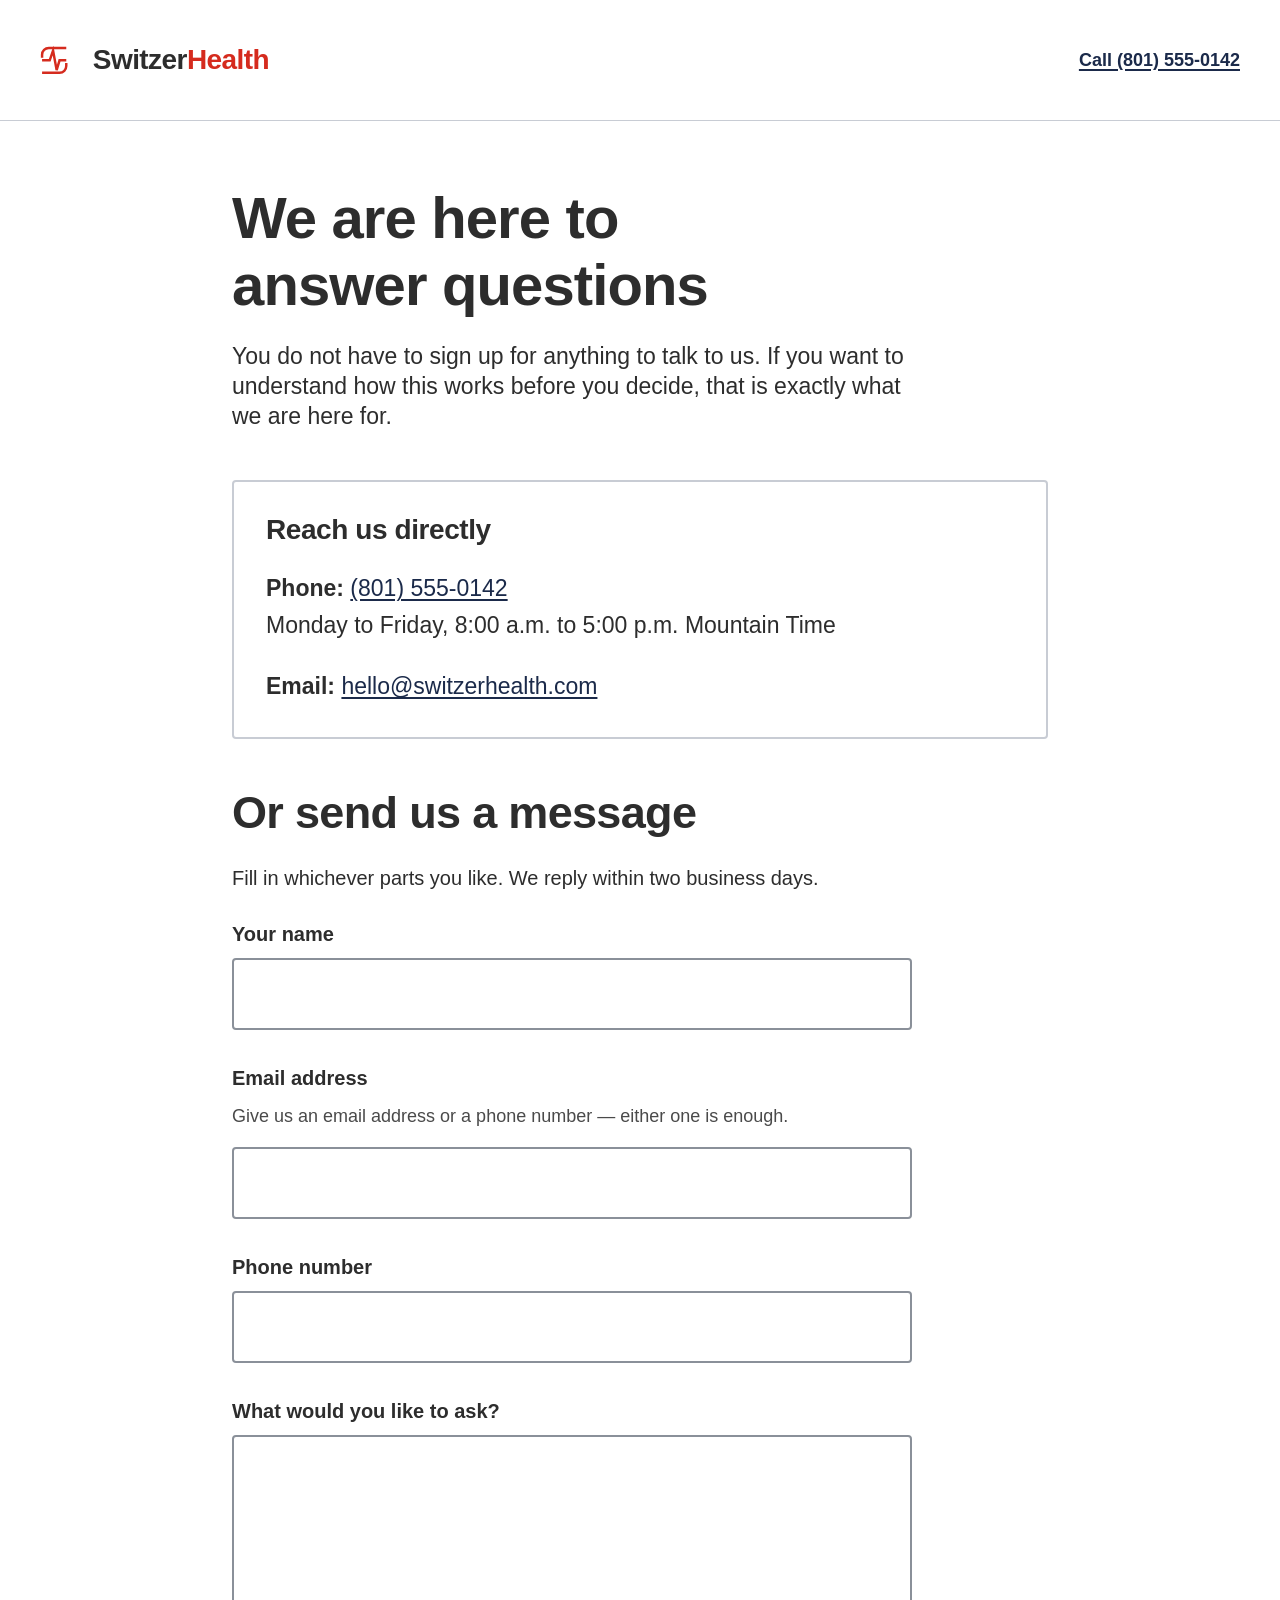
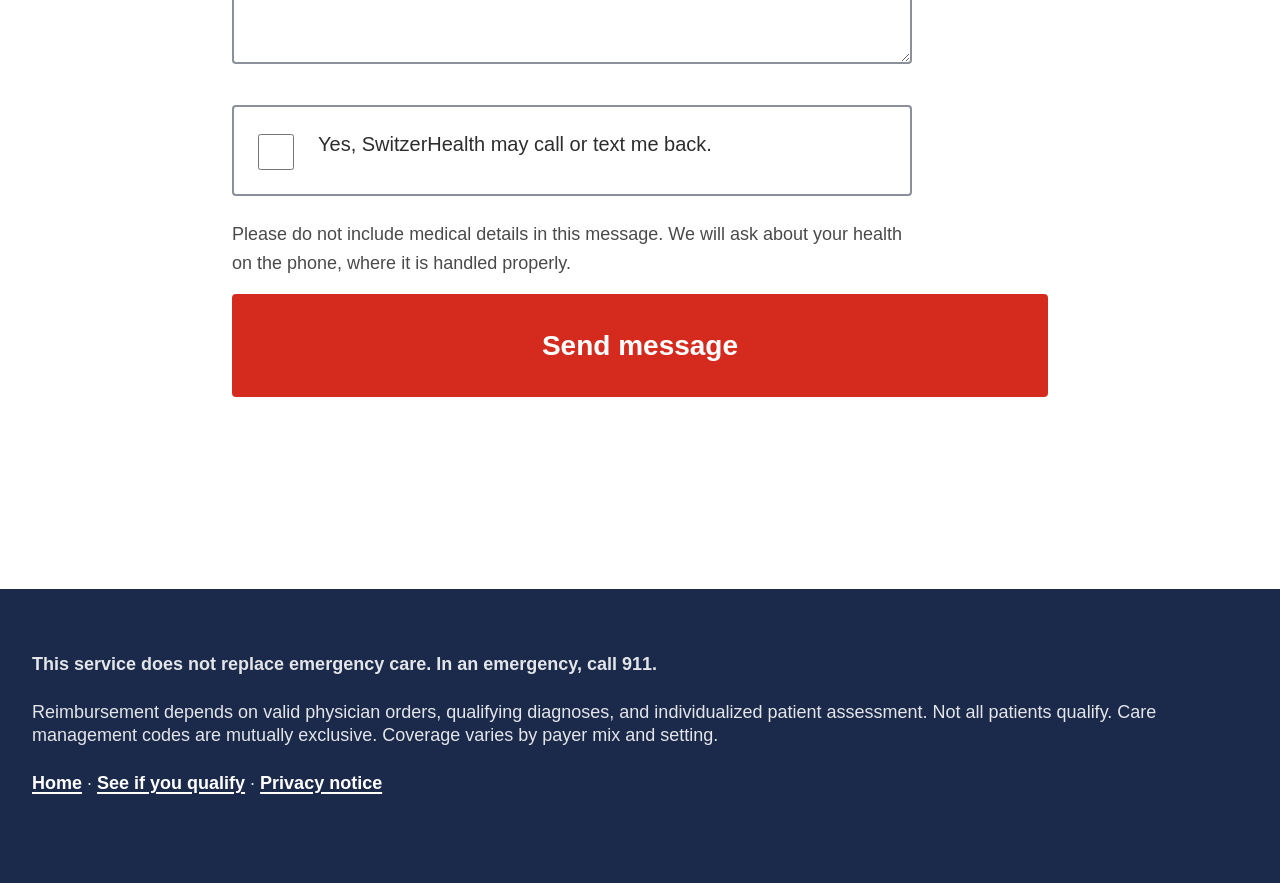
==== contact.html @ b6259754 "Add SwitzerHealth RPM signup and eligibility flow Static signup site for consumer remote patient mon" ====
<!doctype html>
<html lang="en">
<head>
<meta charset="utf-8">
<meta name="viewport" content="width=device-width, initial-scale=1">
<title>Contact us | SwitzerHealth</title>
<meta name="description" content="Call, email, or send a message. We are happy to answer questions before you sign up for anything.">
<link rel="stylesheet" href="/assets/tokens.css">
<link rel="stylesheet" href="/assets/app.css">
<link rel="icon" href="/assets/logo-mark.svg" type="image/svg+xml">
</head>
<body>
<a class="skip-link" href="#main">Skip to main content</a>

<header class="site-header">
  <div class="container site-header__inner">
    <a class="wordmark" href="/">
      <svg class="wordmark__mark" style="color: var(--swh-red)" viewBox="0 0 400 400" aria-hidden="true" focusable="false">
        <g fill="none" stroke="currentColor" stroke-width="22">
          <path d="M 306 89 L 150 89 A 60 60 0 0 0 90 149 L 90 176"/>
          <path d="M 90 199 L 158 199 L 188 112 L 220 286 L 246 199 L 306 199"/>
          <path d="M 90 311 L 246 311 A 60 60 0 0 0 306 251 L 306 224"/>
        </g>
      </svg>
      <span><span class="wordmark__switzer">Switzer</span><span class="wordmark__health">Health</span></span>
    </a>
    <div class="site-header__contact">
      <a href="tel:+18015550142">Call (801) 555-0142</a>
    </div>
  </div>
</header>

<main id="main">
  <section class="section section--plain" style="padding-top: var(--sp-6)">
    <div class="container container--narrow">
      <h1>We are here to answer questions</h1>
      <p class="lede">
        You do not have to sign up for anything to talk to us. If you want to understand
        how this works before you decide, that is exactly what we are here for.
      </p>

      <div class="panel" style="margin-block: var(--sp-5)">
        <h2 style="font-size: var(--fs-lg)">Reach us directly</h2>
        <p style="font-size: var(--fs-md)">
          <strong>Phone:</strong> <a href="tel:+18015550142">(801) 555-0142</a><br>
          Monday to Friday, 8:00&nbsp;a.m. to 5:00&nbsp;p.m. Mountain Time
        </p>
        <p style="font-size: var(--fs-md); margin-bottom: 0">
          <strong>Email:</strong> <a href="mailto:hello@switzerhealth.com">hello@switzerhealth.com</a>
        </p>
      </div>

      <h2>Or send us a message</h2>
      <p>
        Fill in whichever parts you like. We reply within two business days.
      </p>

      <form name="contact-message" method="POST" action="/thanks.html"
            data-netlify="true" data-netlify-honeypot="bot-field">
        <input type="hidden" name="form-name" value="contact-message">
        <p class="sr-only">
          <label>Leave this field empty: <input name="bot-field"></label>
        </p>

        <div class="field">
          <label class="field__label" for="c-name">Your name</label>
          <input type="text" id="c-name" name="name" autocomplete="name" required>
        </div>

        <div class="field">
          <label class="field__label" for="c-email">Email address</label>
          <span class="field__hint">Give us an email address or a phone number — either one is enough.</span>
          <input type="email" id="c-email" name="email" autocomplete="email" inputmode="email">
        </div>

        <div class="field">
          <label class="field__label" for="c-phone">Phone number</label>
          <input type="tel" id="c-phone" name="phone" autocomplete="tel" inputmode="tel">
        </div>

        <div class="field">
          <label class="field__label" for="c-message">What would you like to ask?</label>
          <textarea id="c-message" name="message" rows="6"></textarea>
        </div>

        <label class="consent" for="c-optin">
          <input type="checkbox" id="c-optin" name="contact_optin" value="yes">
          <span>Yes, SwitzerHealth may call or text me back.</span>
        </label>

        <p class="field__hint" style="max-width: var(--measure)">
          Please do not include medical details in this message. We will ask about your
          health on the phone, where it is handled properly.
        </p>

        <button type="submit" class="btn btn--primary btn--lg btn--block">Send message</button>
      </form>
    </div>
  </section>
</main>

<footer class="site-footer">
  <div class="container">
    <p class="disclaimer">
      <strong>This service does not replace emergency care. In an emergency, call 911.</strong>
    </p>
    <p class="disclaimer">
      Reimbursement depends on valid physician orders, qualifying diagnoses, and
      individualized patient assessment. Not all patients qualify. Care management codes
      are mutually exclusive. Coverage varies by payer mix and setting.
    </p>
    <p class="disclaimer">
      <a href="/">Home</a> &middot;
      <a href="/flow.html">See if you qualify</a> &middot;
      <a href="/privacy.html">Privacy notice</a>
    </p>
  </div>
</footer>
</body>
</html>
---- assets/tokens.css ----
/* ============================================================================
   SwitzerHealth — Brand Tokens
   Source: SwitzerHealth Brand Positioning System, Phase One (Marketing Dept.)

   THIS IS THE ONE FILE TO EDIT FOR STYLING. Every color, size, and spacing
   value in the site resolves back to a variable declared here.
   ========================================================================= */

:root {
  /* --- Brand palette (§1 Brand Visual Identity) --------------------------- */
  --swh-red: #d52b1e;        /* Swiss flag red, Pantone 485C. "Health", CTAs, accents */
  --swh-charcoal: #2d2d2d;   /* Body text, headings, "Switzer" in the wordmark */
  --swh-navy: #1b2a4a;       /* Hero backgrounds, section accents, dark UI surfaces */
  --swh-white: #ffffff;      /* Backgrounds, reversed text on dark surfaces */

  /* Derived neutrals. Kept dark enough to hold AAA contrast on white —
     do not lighten these without re-checking with a contrast tool. */
  --swh-ink: var(--swh-charcoal);
  --swh-ink-soft: #4a4a4a;   /* 8.9:1 on white — still AAA for body copy */
  --swh-rule: #c8ccd4;       /* Hairlines and card borders (non-text, 3:1 UI) */
  --swh-rule-strong: #8a9099;
  --swh-surface: #f4f5f7;    /* Section banding, selected-card wash */
  --swh-surface-warm: #fdf3f2; /* Faint red wash for the selected state */
  --swh-red-dark: #a81f16;   /* Hover/active on red. 7.0:1 white-on-this */
  --swh-navy-soft: #24365c;

  /* Semantic status colors. Chosen to hold >= 4.5:1 on white and to stay
     distinguishable without relying on hue alone (icons + text carry meaning). */
  --swh-go: #1c6b3f;
  --swh-go-wash: #eef6f1;
  --swh-review: #8a5a00;
  --swh-review-wash: #fdf5e6;

  /* --- Typography (§1: Helvetica preferred, Arial fallback) ---------------
     No webfont. Nothing to download, nothing to block first paint, and the
     brand's specified face is already present on virtually every device. */
  --font-sans: Helvetica, "Helvetica Neue", Arial, "Liberation Sans", sans-serif;

  /* Type scale. Base is 1rem = 20px (html is set to 125% below, which scales
     from the reader's own browser setting rather than overriding it). */
  --fs-sm: 0.9rem;    /* 18px — the floor. Nothing on this site goes smaller. */
  --fs-base: 1rem;    /* 20px */
  --fs-md: 1.15rem;   /* 23px */
  --fs-lg: 1.4rem;    /* 28px */
  --fs-xl: 1.75rem;   /* 35px */
  --fs-2xl: 2.25rem;  /* 45px */
  --fs-3xl: 2.9rem;   /* 58px */

  --lh-tight: 1.15;
  --lh-snug: 1.3;
  --lh-body: 1.6;     /* Generous leading — meaningfully easier for aging eyes */

  --fw-normal: 400;
  --fw-bold: 700;

  /* --- Spacing. 8px grid, per the Swiss grid discipline. ------------------ */
  --sp-1: 0.4rem;
  --sp-2: 0.8rem;
  --sp-3: 1.2rem;
  --sp-4: 1.6rem;
  --sp-5: 2.4rem;
  --sp-6: 3.2rem;
  --sp-7: 4.8rem;
  --sp-8: 6.4rem;

  /* --- Layout ------------------------------------------------------------ */
  --measure: 34rem;          /* ~65 characters. Line-length limit for body copy. */
  --container: 64rem;
  --container-narrow: 44rem;

  /* --- Controls ----------------------------------------------------------
     60px minimum tap target. This is the single most important number in the
     file for the intended audience and must not be reduced. */
  --tap-min: 3.6rem;
  --radius: 4px;             /* Swiss style is squared-off; keep this restrained. */
  --focus-width: 4px;

  --shadow-card: 0 1px 2px rgba(27, 42, 74, 0.08);
  --shadow-lift: 0 4px 12px rgba(27, 42, 74, 0.14);

  --transition: 120ms ease-out;
}

/* 125% of the reader's own base size. A reader who has already set their
   browser to large text gets large text scaled up again, which is the point. */
html {
  font-size: 125%;
}

/* Phones get a larger base still — the brief's "larger text on phone". */
@media (max-width: 40rem) {
  html {
    font-size: 137.5%; /* 22px at default browser settings */
  }

  :root {
    --fs-3xl: 2.1rem;
    --fs-2xl: 1.8rem;
    --fs-xl: 1.5rem;
  }
}

@media (prefers-reduced-motion: reduce) {
  :root {
    --transition: 0ms;
  }
}
---- assets/app.css ----
/* ============================================================================
   SwitzerHealth — Application styles

   Design philosophy: Swiss International Typographic Style (§1 of the brand
   book) — strict grid, generous whitespace, left-aligned text, a small number
   of type sizes, red used sparingly as an accent.

   Reconciled with the audience: the readers are largely 70+ and often on a
   phone. Swiss clarity and whitespace serve them well; Swiss taste for small,
   tight type does not, so the base size is deliberately large and the leading
   generous. Where the two disagree, legibility wins.

   CONTRAST RULES (computed, non-negotiable):
     charcoal on white ....... 13.8:1  AAA  <- default body text
     navy on white ........... 14.2:1  AAA
     white on navy ........... 14.2:1  AAA  <- hero
     white on Swiss Red ....... 5.0:1  AA / AAA-large only
     red on white ............. 5.0:1  large text and accents ONLY, never body
     red on navy .............. 2.8:1  FAILS — never do this
   ========================================================================= */

*,
*::before,
*::after {
  box-sizing: border-box;
}

/* The UA rule for [hidden] is `display: none` at the lowest specificity, so any
   class that sets `display` silently defeats it — which is how the result screen
   ended up still showing the Back/Next bar. Make the attribute authoritative. */
[hidden] {
  display: none !important;
}

body {
  margin: 0;
  background: var(--swh-white);
  color: var(--swh-ink);
  font-family: var(--font-sans);
  font-size: var(--fs-base);
  line-height: var(--lh-body);
  -webkit-text-size-adjust: 100%;
  text-rendering: optimizeLegibility;
  /* Long unbroken strings — email addresses above all — must wrap rather than
     push the page sideways on a narrow phone. */
  overflow-wrap: break-word;
}

img,
svg {
  max-width: 100%;
  height: auto;
}

/* --- Focus -----------------------------------------------------------------
   A single, loud, consistent focus treatment. Never remove it. */
:focus-visible {
  outline: var(--focus-width) solid var(--swh-red);
  outline-offset: 3px;
  border-radius: 2px;
}

/* --- Utilities ------------------------------------------------------------ */
.sr-only {
  position: absolute;
  width: 1px;
  height: 1px;
  padding: 0;
  margin: -1px;
  overflow: hidden;
  clip: rect(0 0 0 0);
  white-space: nowrap;
  border: 0;
}

.skip-link {
  position: absolute;
  left: var(--sp-2);
  top: -100vh;
  z-index: 100;
  padding: var(--sp-3) var(--sp-4);
  background: var(--swh-navy);
  color: var(--swh-white);
  font-weight: var(--fw-bold);
  text-decoration: none;
}

.skip-link:focus {
  top: var(--sp-2);
}

.container {
  width: 100%;
  max-width: var(--container);
  margin-inline: auto;
  padding-inline: var(--sp-4);
}

.container--narrow {
  max-width: var(--container-narrow);
}

.measure {
  max-width: var(--measure);
}

/* --- Typography ----------------------------------------------------------- */
h1,
h2,
h3 {
  margin: 0 0 var(--sp-3);
  font-weight: var(--fw-bold);
  line-height: var(--lh-tight);
  letter-spacing: -0.015em; /* Helvetica tightens well at display sizes */
  text-wrap: balance;
}

h1 {
  font-size: var(--fs-3xl);
}
h2 {
  font-size: var(--fs-2xl);
}
h3 {
  font-size: var(--fs-lg);
}

p,
li {
  margin: 0 0 var(--sp-3);
  max-width: var(--measure);
}

.lede {
  font-size: var(--fs-md);
  line-height: var(--lh-snug);
  color: var(--swh-ink);
}

a {
  color: var(--swh-navy);
  text-decoration-thickness: 2px;
  text-underline-offset: 3px;
}

a:hover {
  color: var(--swh-red-dark);
}

/* --- Wordmark --------------------------------------------------------------
   Live text, not an image. The wordmark IS Helvetica Bold with "Switzer" in
   charcoal and "Health" in Swiss Red, exactly as §1 specifies — so setting it
   as text is both more faithful and weightless. */
.wordmark {
  display: inline-flex;
  align-items: center;
  gap: var(--sp-2);
  font-weight: var(--fw-bold);
  font-size: var(--fs-lg);
  letter-spacing: -0.02em;
  line-height: 1;
  text-decoration: none;
  white-space: nowrap;
}

.wordmark__mark {
  width: 1.6em;
  height: 1.6em;
  flex: none;
}

.wordmark__switzer {
  color: var(--swh-charcoal);
}
.wordmark__health {
  color: var(--swh-red);
}

/* Reversed on dark surfaces: red on navy fails contrast (2.8:1), so the
   whole wordmark goes white when it sits on navy. */
.on-dark .wordmark__switzer,
.on-dark .wordmark__health {
  color: var(--swh-white);
}

/* --- Site header ---------------------------------------------------------- */
.site-header {
  border-bottom: 1px solid var(--swh-rule);
  background: var(--swh-white);
}

.site-header__inner {
  display: flex;
  flex-wrap: wrap;
  align-items: center;
  justify-content: space-between;
  gap: var(--sp-2) var(--sp-4);
  padding-block: var(--sp-3);
}

.site-header__contact {
  display: flex;
  flex-wrap: wrap;
  align-items: center;
  gap: var(--sp-2) var(--sp-4);
  font-size: var(--fs-sm);
}

.site-header__contact a {
  display: inline-flex;
  align-items: center;
  min-height: var(--tap-min);
  padding-inline: var(--sp-1);
  font-weight: var(--fw-bold);
  color: var(--swh-navy);
}

/* On a phone, two full-height contact rows push the hero and its call to
   action off the first screen. Keep the phone number — the one thing someone
   at a conference actually taps — and leave the email to the footer and the
   contact page, where it is still one tap away. */
@media (max-width: 40rem) {
  .site-header__contact a[href^="mailto"] {
    display: none;
  }

  .site-header__inner {
    padding-block: var(--sp-2);
  }

  .wordmark {
    font-size: var(--fs-md);
  }
}

/* --- Hero ----------------------------------------------------------------- */
.hero {
  background: var(--swh-navy);
  color: var(--swh-white);
  padding-block: var(--sp-8);
}

.hero h1 {
  margin-bottom: var(--sp-2);
}

/* Tier 1 brand essence. Per the Material Mapping Guide, the website hero
   carries this and nothing more: clean, short, above the fold. */
.hero__essence {
  font-size: var(--fs-md);
  font-weight: var(--fw-bold);
  letter-spacing: 0.08em;
  text-transform: uppercase;
  color: var(--swh-white);
  margin-bottom: var(--sp-3);
  opacity: 0.85;
}

.hero__sub {
  font-size: var(--fs-md);
  line-height: var(--lh-snug);
  color: var(--swh-white);
  max-width: var(--measure);
}

/* The one place red must never appear as text. A white rule stands in for
   the usual red accent rule. */
.hero__rule {
  width: 4rem;
  height: 4px;
  background: var(--swh-white);
  border: 0;
  margin: 0 0 var(--sp-4);
}

/* Must sit *after* the base .hero rules: media queries carry no extra
   specificity, so an earlier block would simply lose on source order.
   Buys back enough height to keep the call to action on the first screen. */
@media (max-width: 40rem) {
  .hero {
    padding-block: var(--sp-6);
  }

  .hero__essence {
    font-size: var(--fs-sm);
  }
}

/* --- Sections ------------------------------------------------------------- */
.section {
  padding-block: var(--sp-7);
  border-top: 1px solid var(--swh-rule);
}

.section--plain {
  border-top: 0;
}

.section--banded {
  background: var(--swh-surface);
  border-top: 0;
}

.section__eyebrow {
  font-size: var(--fs-sm);
  font-weight: var(--fw-bold);
  letter-spacing: 0.08em;
  text-transform: uppercase;
  color: var(--swh-red);        /* Large-ish, bold, non-body — 5.0:1 is fine here */
  margin-bottom: var(--sp-2);
}

/* --- Buttons ---------------------------------------------------------------
   Primary is white-on-red. That pairing is 5.0:1, which clears AAA only at
   large sizes, so the label size below is a contrast requirement, not a
   stylistic choice. Do not shrink it. */
.btn {
  display: inline-flex;
  align-items: center;
  justify-content: center;
  gap: var(--sp-2);
  min-height: var(--tap-min);
  padding: var(--sp-3) var(--sp-5);
  border: 3px solid transparent;
  border-radius: var(--radius);
  font-family: inherit;
  font-size: var(--fs-md);
  font-weight: var(--fw-bold);
  line-height: 1.2;
  text-align: center;
  text-decoration: none;
  cursor: pointer;
  transition: background-color var(--transition), border-color var(--transition);
}

.btn--primary {
  background: var(--swh-red);
  border-color: var(--swh-red);
  color: var(--swh-white);
}

.btn--primary:hover {
  background: var(--swh-red-dark);
  border-color: var(--swh-red-dark);
  color: var(--swh-white);
}

.btn--secondary {
  background: var(--swh-white);
  border-color: var(--swh-navy);
  color: var(--swh-navy);
}

.btn--secondary:hover {
  background: var(--swh-navy);
  color: var(--swh-white);
}

/* On navy, red would drop to 2.8:1. White-bordered ghost button instead. */
.on-dark .btn--primary {
  background: var(--swh-white);
  border-color: var(--swh-white);
  color: var(--swh-navy);
}

.on-dark .btn--primary:hover {
  background: var(--swh-surface);
  color: var(--swh-navy);
}

.on-dark :focus-visible {
  outline-color: var(--swh-white);
}

.btn--block {
  width: 100%;
}

.btn--lg {
  font-size: var(--fs-lg);
  padding: var(--sp-4) var(--sp-6);
}

/* --- Cards / panels ------------------------------------------------------- */
.panel {
  border: 2px solid var(--swh-rule);
  border-radius: var(--radius);
  padding: var(--sp-4);
  background: var(--swh-white);
}

.panel--notice {
  border-left: 6px solid var(--swh-navy);
  background: var(--swh-surface);
}

.panel--go {
  border-color: var(--swh-go);
  border-left-width: 6px;
  background: var(--swh-go-wash);
}

.panel--review {
  border-color: var(--swh-review);
  border-left-width: 6px;
  background: var(--swh-review-wash);
}

.panel > :last-child {
  margin-bottom: 0;
}

/* --- Benefit grid --------------------------------------------------------- */
/* min() keeps the track from demanding 16rem on a viewport narrower than that.
   A bare minmax(16rem, 1fr) overflows a 320px phone once the base font is 22px. */
.grid {
  display: grid;
  gap: var(--sp-4);
  grid-template-columns: repeat(auto-fit, minmax(min(16rem, 100%), 1fr));
}

.benefit {
  border-top: 4px solid var(--swh-red);
  padding-top: var(--sp-3);
}

.benefit h3 {
  margin-bottom: var(--sp-2);
}

.benefit p {
  margin-bottom: 0;
  color: var(--swh-ink-soft);
}

/* --- Forms ---------------------------------------------------------------- */
fieldset {
  margin: 0 0 var(--sp-5);
  padding: 0;
  border: 0;
  min-width: 0;
}

legend {
  display: block;
  width: 100%;
  padding: 0;
  margin-bottom: var(--sp-2);
  font-size: var(--fs-xl);
  font-weight: var(--fw-bold);
  line-height: var(--lh-tight);
  letter-spacing: -0.015em;
  color: var(--swh-ink);
  text-wrap: balance;
}

.field {
  margin-bottom: var(--sp-4);
  max-width: var(--measure);
}

.field__label {
  display: block;
  margin-bottom: var(--sp-1);
  font-size: var(--fs-base);
  font-weight: var(--fw-bold);
}

.field__hint {
  display: block;
  margin-bottom: var(--sp-2);
  font-size: var(--fs-sm);
  color: var(--swh-ink-soft);
}

.field input[type="text"],
.field input[type="email"],
.field input[type="tel"],
.field select,
.field textarea {
  width: 100%;
  min-height: var(--tap-min);
  padding: var(--sp-2) var(--sp-3);
  border: 2px solid var(--swh-rule-strong);
  border-radius: var(--radius);
  background: var(--swh-white);
  color: var(--swh-ink);
  font-family: inherit;
  font-size: var(--fs-md); /* >=16px prevents iOS zoom-on-focus */
  line-height: 1.4;
}

.field textarea {
  min-height: 8rem;
  resize: vertical;
}

.field input:focus,
.field select:focus,
.field textarea:focus {
  border-color: var(--swh-navy);
}

/* --- Choice cards ----------------------------------------------------------
   Answers are full-width tappable cards, not small radio circles. The entire
   card is the hit area. The native input stays in the DOM and stays focusable
   (clipped, never display:none) so screen readers and keyboards behave
   exactly as they would with a plain radio group. */
.choices {
  display: grid;
  gap: var(--sp-2);
  max-width: var(--measure);
}

.choice {
  position: relative;
  display: flex;
  align-items: center;
  gap: var(--sp-3);
  min-height: var(--tap-min);
  padding: var(--sp-3);
  border: 2px solid var(--swh-rule-strong);
  border-radius: var(--radius);
  background: var(--swh-white);
  font-size: var(--fs-md);
  line-height: var(--lh-snug);
  cursor: pointer;
  transition: border-color var(--transition), background-color var(--transition);
}

.choice:hover {
  border-color: var(--swh-navy);
  background: var(--swh-surface);
}

.choice input {
  position: absolute;
  opacity: 0;
  width: 1px;
  height: 1px;
  margin: 0;
}

.choice__box {
  flex: none;
  width: 1.6rem;
  height: 1.6rem;
  border: 3px solid var(--swh-rule-strong);
  background: var(--swh-white);
}

.choice input[type="radio"] ~ .choice__box {
  border-radius: 50%;
}

.choice__label {
  font-weight: var(--fw-bold);
}

.choice__note {
  display: block;
  font-size: var(--fs-sm);
  font-weight: var(--fw-normal);
  color: var(--swh-ink-soft);
  margin-top: 2px;
}

/* Selected state carries a border weight change, a background wash, AND a
   filled control — three signals, so it never depends on color alone. */
.choice:has(input:checked) {
  border-color: var(--swh-red);
  background: var(--swh-surface-warm);
}

.choice:has(input:checked) .choice__box {
  border-color: var(--swh-red);
  background: var(--swh-red);
  box-shadow: inset 0 0 0 4px var(--swh-white);
}

.choice:has(input:focus-visible) {
  outline: var(--focus-width) solid var(--swh-red);
  outline-offset: 3px;
}

/* Checkbox consent rows sit outside the card pattern but keep the tap size. */
.consent {
  display: flex;
  align-items: flex-start;
  gap: var(--sp-3);
  padding: var(--sp-3);
  margin-bottom: var(--sp-3);
  border: 2px solid var(--swh-rule-strong);
  border-radius: var(--radius);
  max-width: var(--measure);
  cursor: pointer;
}

.consent:has(input:checked) {
  border-color: var(--swh-red);
  background: var(--swh-surface-warm);
}

.consent:has(input:focus-visible) {
  outline: var(--focus-width) solid var(--swh-red);
  outline-offset: 3px;
}

.consent input {
  flex: none;
  width: 1.8rem;
  height: 1.8rem;
  margin: 0.15rem 0 0;
  accent-color: var(--swh-red);
}

.consent span {
  font-size: var(--fs-base);
  line-height: var(--lh-snug);
}

.consent__required {
  font-weight: var(--fw-bold);
}

/* --- Errors ----------------------------------------------------------------
   Never color-only: the error carries a bold "!" glyph, a heavy left rule,
   and plain-language text. */
.error {
  display: flex;
  gap: var(--sp-2);
  align-items: flex-start;
  margin-bottom: var(--sp-3);
  padding: var(--sp-3);
  border: 2px solid var(--swh-red);
  border-left-width: 6px;
  border-radius: var(--radius);
  background: var(--swh-surface-warm);
  color: var(--swh-ink);
  font-size: var(--fs-base);
  max-width: var(--measure);
}

.error::before {
  content: "!";
  flex: none;
  display: flex;
  align-items: center;
  justify-content: center;
  width: 1.6rem;
  height: 1.6rem;
  border-radius: 50%;
  background: var(--swh-red);
  color: var(--swh-white);
  font-weight: var(--fw-bold);
  line-height: 1;
}

.field--invalid input,
.field--invalid select {
  border-color: var(--swh-red);
  border-width: 3px;
}

/* --- Flow chrome ---------------------------------------------------------- */
.flow {
  padding-block: var(--sp-5) var(--sp-8);
}

/* Progress is stated in words. A bar alone is not readable to everyone. */
.progress {
  margin-bottom: var(--sp-4);
  padding-bottom: var(--sp-3);
  border-bottom: 1px solid var(--swh-rule);
}

.progress__text {
  font-size: var(--fs-sm);
  font-weight: var(--fw-bold);
  letter-spacing: 0.04em;
  text-transform: uppercase;
  color: var(--swh-ink-soft);
  margin-bottom: var(--sp-2);
}

.progress__track {
  height: 8px;
  background: var(--swh-rule);
  border-radius: 4px;
  overflow: hidden;
}

.progress__fill {
  height: 100%;
  background: var(--swh-red);
  transition: width var(--transition);
}

.step__help {
  font-size: var(--fs-base);
  color: var(--swh-ink-soft);
  margin-bottom: var(--sp-4);
  max-width: var(--measure);
}

/* Back sits left, Next sits right, both always visible, both full tap size.
   On phones they stack with Next on top — the primary action stays under the
   thumb and above the fold. */
.flow__nav {
  display: flex;
  /* wrap-reverse keeps Next on the upper line once they stack, so the primary
     action stays nearest the thumb. Wrapping is load-bearing, not decorative:
     media queries resolve `rem` against the *initial* root size, so they do not
     fire when a reader zooms text to 200%. Wrapping handles that case. */
  flex-wrap: wrap-reverse;
  gap: var(--sp-3);
  align-items: center;
  margin-top: var(--sp-5);
  padding-top: var(--sp-4);
  border-top: 1px solid var(--swh-rule);
  max-width: var(--measure);
}

.flow__nav .btn {
  flex: 1 1 10rem;
  min-width: 0;
  max-width: 100%;
}

@media (max-width: 30rem) {
  .flow__nav {
    flex-direction: column-reverse;
    flex-wrap: nowrap;
  }

  /* Reset the flex shorthand: the main axis is now vertical, so the 10rem
     basis inherited from the row layout would become a 10rem button *height*. */
  .flow__nav .btn {
    flex: 0 0 auto;
    width: 100%;
  }
}

/* --- Result --------------------------------------------------------------- */
.result__headline {
  font-size: var(--fs-2xl);
  margin-bottom: var(--sp-3);
}

.next-steps {
  counter-reset: step;
  list-style: none;
  padding: 0;
  margin: 0 0 var(--sp-4);
  max-width: var(--measure);
}

.next-steps li {
  counter-increment: step;
  position: relative;
  padding-left: 3rem;
  margin-bottom: var(--sp-3);
}

.next-steps li::before {
  content: counter(step);
  position: absolute;
  left: 0;
  top: 0;
  display: flex;
  align-items: center;
  justify-content: center;
  width: 2.2rem;
  height: 2.2rem;
  border-radius: 50%;
  background: var(--swh-navy);
  color: var(--swh-white);
  font-weight: var(--fw-bold);
  font-size: var(--fs-base);
  line-height: 1;
}

/* --- Citations and disclaimers -------------------------------------------- */
.citations {
  font-size: var(--fs-sm);
  color: var(--swh-ink-soft);
}

.citations ol {
  padding-left: 1.4rem;
}

.citations li {
  margin-bottom: var(--sp-2);
  max-width: none;
}

.disclaimer {
  font-size: var(--fs-sm);
  line-height: var(--lh-snug);
  color: var(--swh-ink-soft);
  max-width: none;
}

.emergency {
  border: 3px solid var(--swh-red);
  border-radius: var(--radius);
  padding: var(--sp-3);
  font-weight: var(--fw-bold);
  font-size: var(--fs-base);
  max-width: var(--measure);
}

/* --- Footer --------------------------------------------------------------- */
.site-footer {
  margin-top: var(--sp-7);
  padding-block: var(--sp-6);
  background: var(--swh-navy);
  color: var(--swh-white);
}

.site-footer a {
  color: var(--swh-white);
  font-weight: var(--fw-bold);
}

.site-footer .disclaimer {
  color: rgba(255, 255, 255, 0.88);
}

.site-footer__grid {
  display: grid;
  gap: var(--sp-5);
  grid-template-columns: repeat(auto-fit, minmax(min(15rem, 100%), 1fr));
  margin-bottom: var(--sp-5);
}

.site-footer h3 {
  font-size: var(--fs-base);
  text-transform: uppercase;
  letter-spacing: 0.08em;
}

.site-footer ul {
  list-style: none;
  padding: 0;
  margin: 0;
}

.site-footer li {
  margin-bottom: var(--sp-1);
}

.site-footer li a {
  display: inline-flex;
  align-items: center;
  min-height: var(--tap-min);
}

.site-footer__legal {
  padding-top: var(--sp-4);
  border-top: 1px solid rgba(255, 255, 255, 0.3);
}

.site-footer__legal p {
  max-width: none;
}

/* --- Print ---------------------------------------------------------------- */
@media print {
  .site-header__contact,
  .flow__nav,
  .skip-link {
    display: none;
  }

  body {
    font-size: 12pt;
  }
}
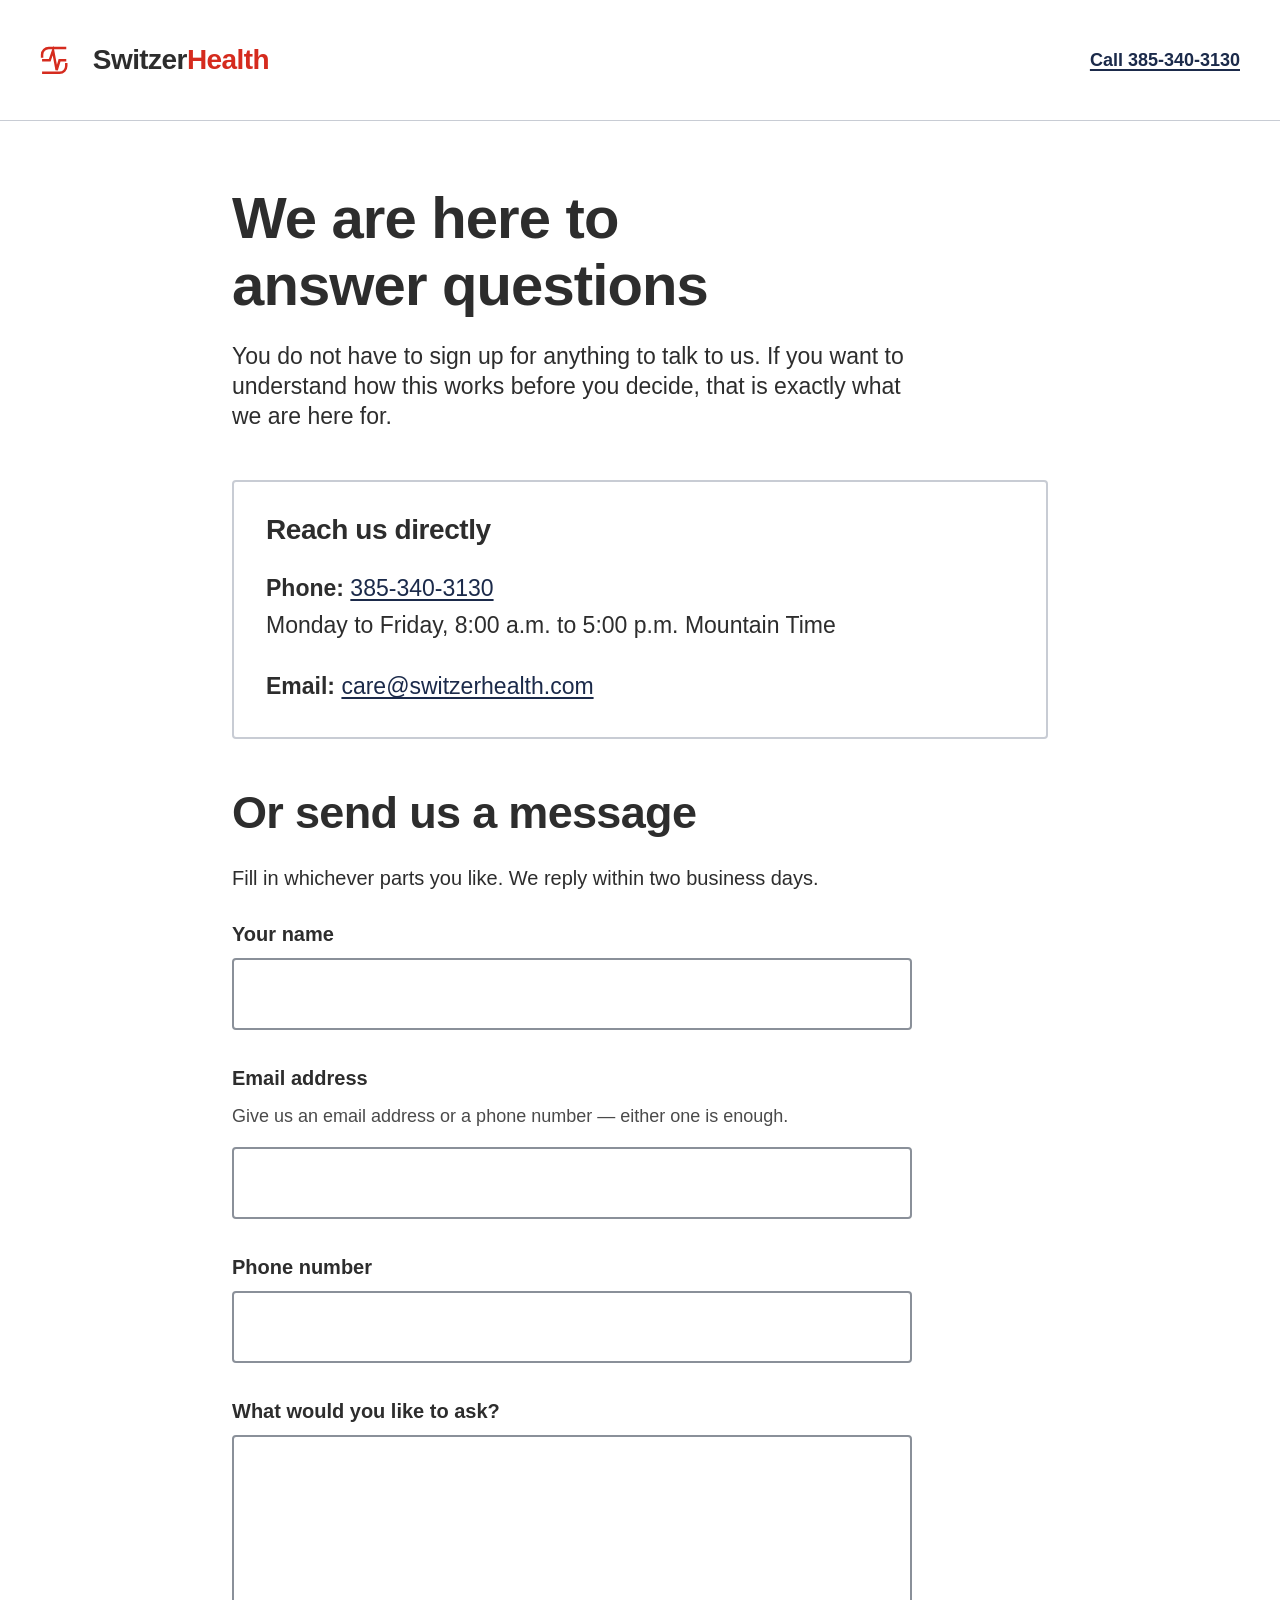
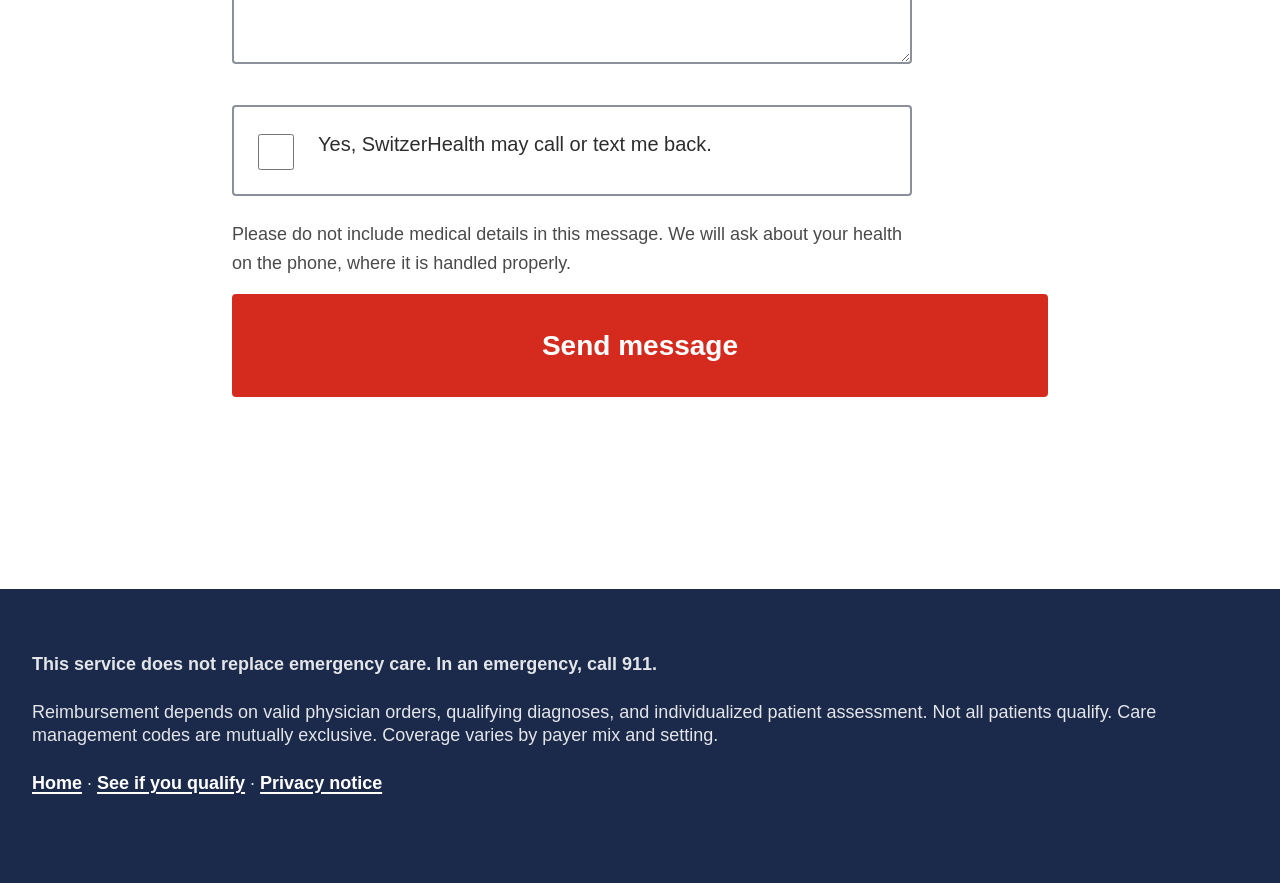
==== commit ecc744d5: "Use the real phone number, inbox, and subdomain Replaces the placeholders throughout: 385-340-3130 (" ====
--- a/contact.html
+++ b/contact.html
@@ -25,7 +25,7 @@
       <span><span class="wordmark__switzer">Switzer</span><span class="wordmark__health">Health</span></span>
     </a>
     <div class="site-header__contact">
-      <a href="tel:+18015550142">Call (801) 555-0142</a>
+      <a href="tel:+13853403130">Call 385-340-3130</a>
     </div>
   </div>
 </header>
@@ -42,11 +42,11 @@
       <div class="panel" style="margin-block: var(--sp-5)">
         <h2 style="font-size: var(--fs-lg)">Reach us directly</h2>
         <p style="font-size: var(--fs-md)">
-          <strong>Phone:</strong> <a href="tel:+18015550142">(801) 555-0142</a><br>
+          <strong>Phone:</strong> <a href="tel:+13853403130">385-340-3130</a><br>
           Monday to Friday, 8:00&nbsp;a.m. to 5:00&nbsp;p.m. Mountain Time
         </p>
         <p style="font-size: var(--fs-md); margin-bottom: 0">
-          <strong>Email:</strong> <a href="mailto:hello@switzerhealth.com">hello@switzerhealth.com</a>
+          <strong>Email:</strong> <a href="mailto:care@switzerhealth.com">care@switzerhealth.com</a>
         </p>
       </div>
 
